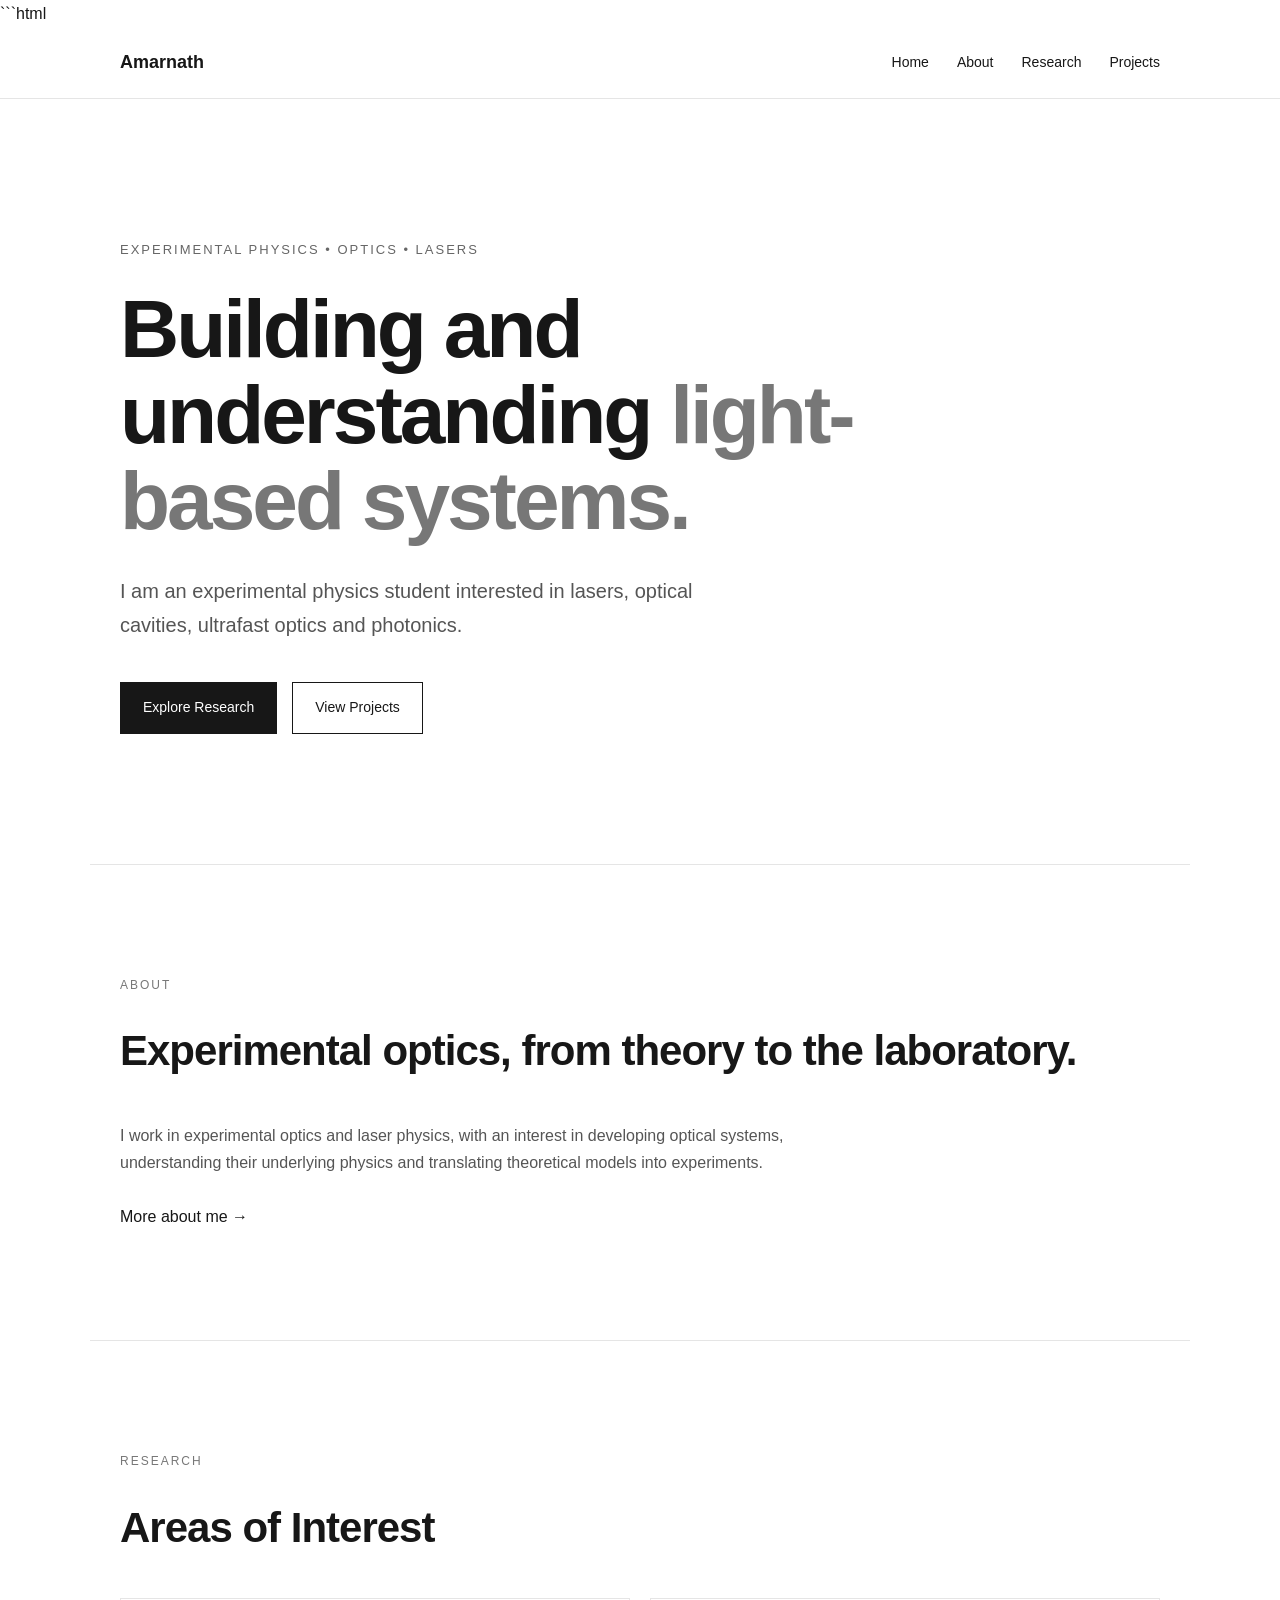
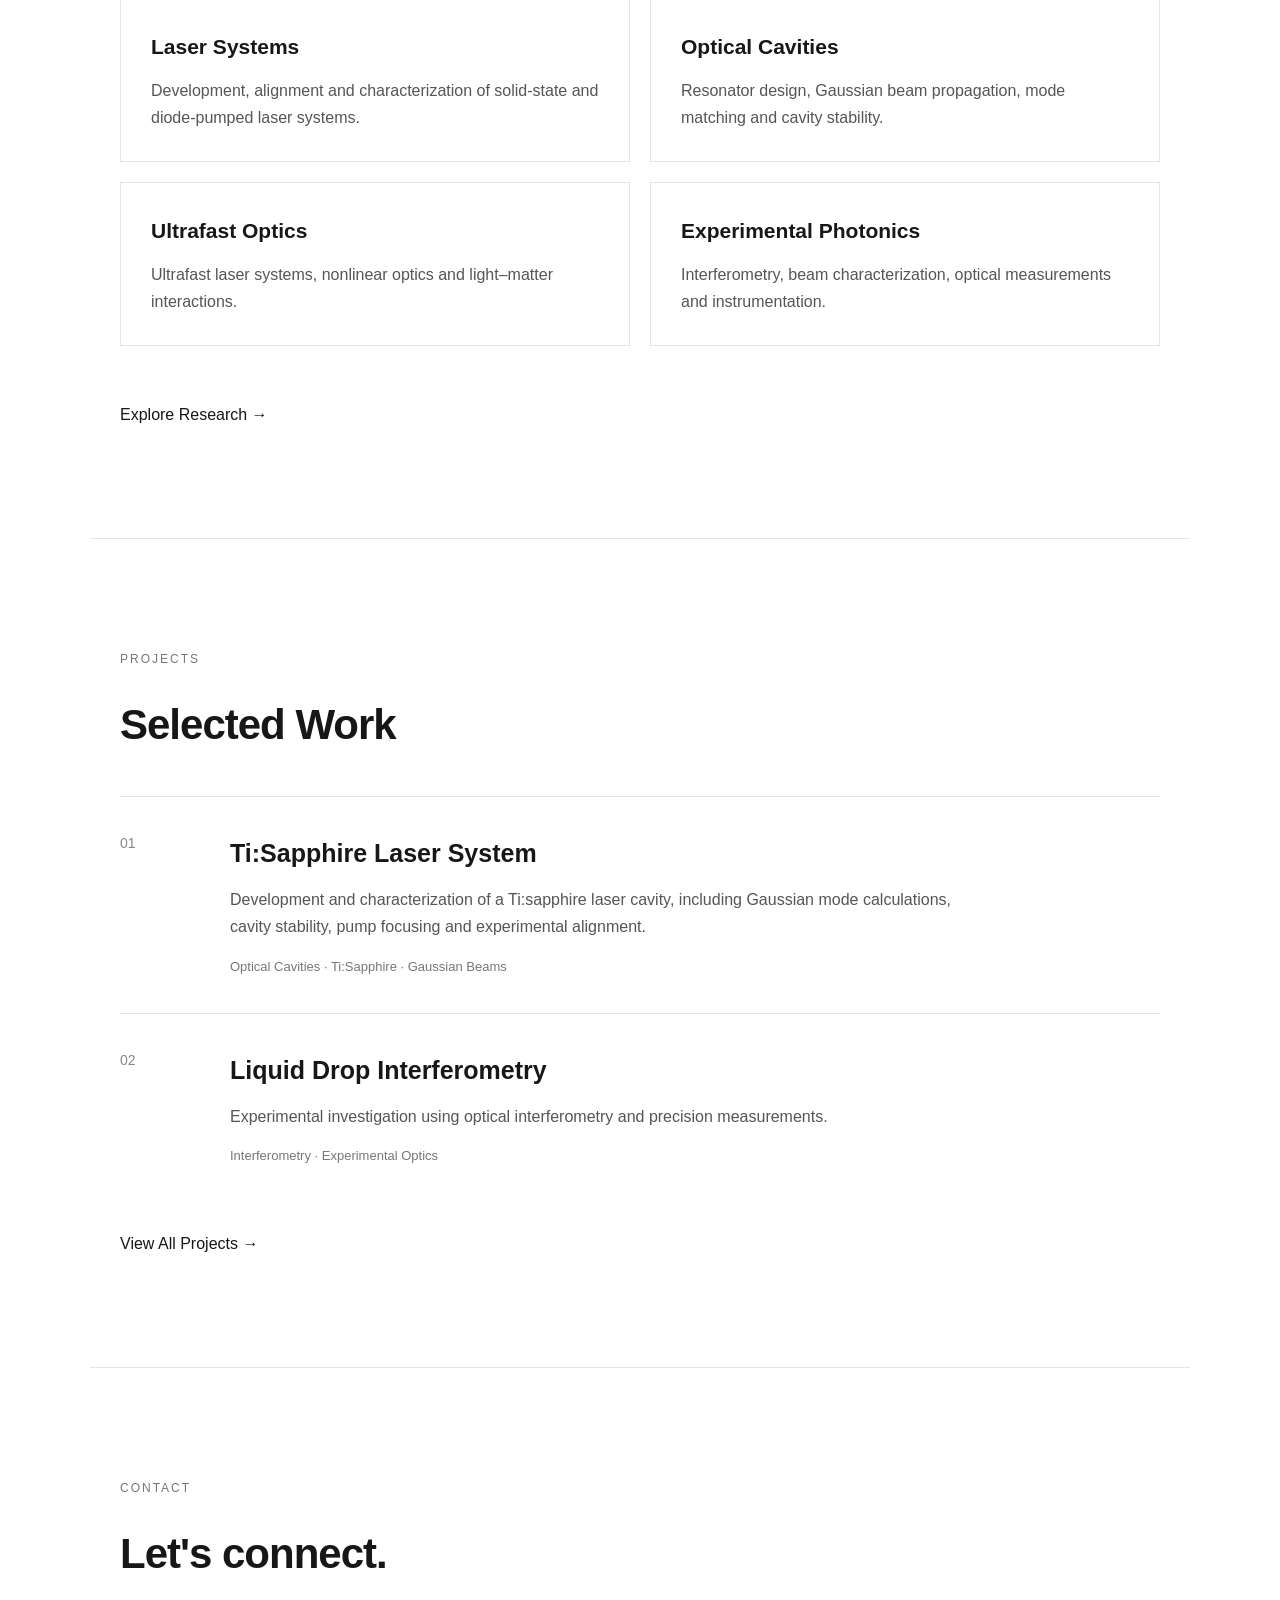
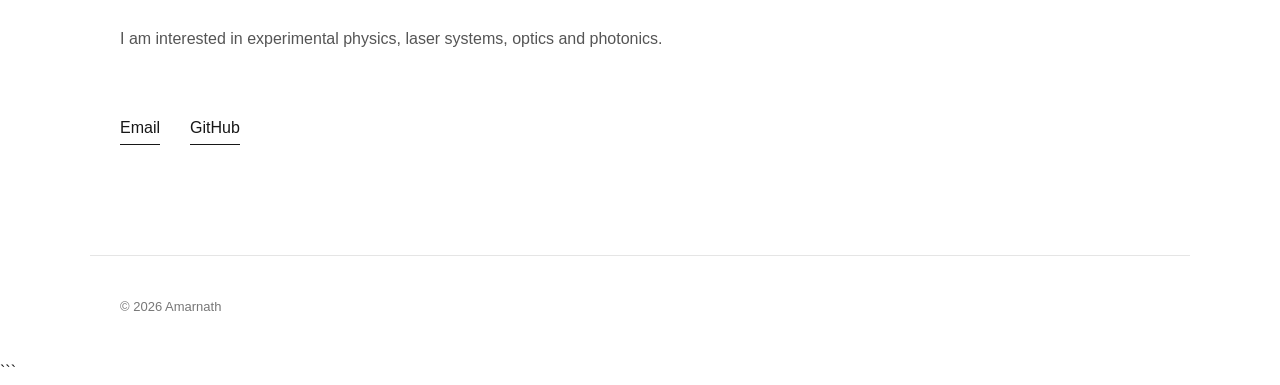
==== index.html @ 7bbce294 "Refactor index.html for improved readability Refactor HTML structure and improve content formatting." ====
```html
<!DOCTYPE html>
<html lang="en">

<head>
    <meta charset="UTF-8">
    <meta name="viewport" content="width=device-width, initial-scale=1.0">

    <title>Amarnath | Experimental Physicist</title>

    <link rel="stylesheet" href="style.css">
</head>

<body>

    <!-- Navigation -->
    <nav>
        <div class="nav-container">

            <a href="index.html" class="logo">
                Amarnath
            </a>

            <div class="nav-links">
                <a href="index.html">Home</a>
                <a href="about.html">About</a>
                <a href="research.html">Research</a>
                <a href="projects.html">Projects</a>
            </div>

        </div>
    </nav>


    <!-- Hero Section -->
    <section class="hero">

        <div class="hero-text">

            <p class="eyebrow">
                EXPERIMENTAL PHYSICS • OPTICS • LASERS
            </p>

            <h1>
                Building and understanding
                <span>light-based systems.</span>
            </h1>

            <p class="intro">
                I am an experimental physics student interested in
                lasers, optical cavities, ultrafast optics and
                photonics.
            </p>

            <div class="buttons">

                <a href="research.html" class="button primary">
                    Explore Research
                </a>

                <a href="projects.html" class="button secondary">
                    View Projects
                </a>

            </div>

        </div>

    </section>


    <!-- Short Introduction -->
    <section>

        <p class="section-label">
            ABOUT
        </p>

        <h2>
            Experimental optics,
            from theory to the laboratory.
        </h2>

        <p>
            I work in experimental optics and laser physics,
            with an interest in developing optical systems,
            understanding their underlying physics and
            translating theoretical models into experiments.
        </p>

        <br>

        <a href="about.html">
            More about me →
        </a>

    </section>


    <!-- Research Preview -->
    <section>

        <p class="section-label">
            RESEARCH
        </p>

        <h2>
            Areas of Interest
        </h2>

        <div class="research-grid">

            <div class="research-card">

                <h3>Laser Systems</h3>

                <p>
                    Development, alignment and characterization
                    of solid-state and diode-pumped laser systems.
                </p>

            </div>


            <div class="research-card">

                <h3>Optical Cavities</h3>

                <p>
                    Resonator design, Gaussian beam propagation,
                    mode matching and cavity stability.
                </p>

            </div>


            <div class="research-card">

                <h3>Ultrafast Optics</h3>

                <p>
                    Ultrafast laser systems, nonlinear optics
                    and light–matter interactions.
                </p>

            </div>


            <div class="research-card">

                <h3>Experimental Photonics</h3>

                <p>
                    Interferometry, beam characterization,
                    optical measurements and instrumentation.
                </p>

            </div>

        </div>

        <br><br>

        <a href="research.html">
            Explore Research →
        </a>

    </section>


    <!-- Projects Preview -->
    <section>

        <p class="section-label">
            PROJECTS
        </p>

        <h2>
            Selected Work
        </h2>


        <div class="project">

            <div class="project-number">
                01
            </div>

            <div>

                <h3>
                    Ti:Sapphire Laser System
                </h3>

                <p>
                    Development and characterization of a
                    Ti:sapphire laser cavity, including Gaussian
                    mode calculations, cavity stability,
                    pump focusing and experimental alignment.
                </p>

                <p class="project-tags">
                    Optical Cavities · Ti:Sapphire · Gaussian Beams
                </p>

            </div>

        </div>


        <div class="project">

            <div class="project-number">
                02
            </div>

            <div>

                <h3>
                    Liquid Drop Interferometry
                </h3>

                <p>
                    Experimental investigation using optical
                    interferometry and precision measurements.
                </p>

                <p class="project-tags">
                    Interferometry · Experimental Optics
                </p>

            </div>

        </div>


        <br>

        <a href="projects.html">
            View All Projects →
        </a>

    </section>


    <!-- Contact -->
    <section>

        <p class="section-label">
            CONTACT
        </p>

        <h2>
            Let's connect.
        </h2>

        <p>
            I am interested in experimental physics,
            laser systems, optics and photonics.
        </p>

        <br>

        <div class="contact-links">

            <a href="mailto:your.email@example.com">
                Email
            </a>

            <a href="https://github.com/">
                GitHub
            </a>

        </div>

    </section>


    <!-- Footer -->
    <footer>

        <p>
            © 2026 Amarnath
        </p>

    </footer>

</body>

</html>
```
---- style.css ----
* {
    box-sizing: border-box;
    margin: 0;
    padding: 0;
}


html {
    scroll-behavior: smooth;
}


body {
    font-family: Arial, Helvetica, sans-serif;
    background: #ffffff;
    color: #171717;
    line-height: 1.7;
}


a {
    color: inherit;
    text-decoration: none;
}


/* Navigation */

nav {
    border-bottom: 1px solid #e5e5e5;
    position: sticky;
    top: 0;
    background: rgba(255, 255, 255, 0.95);
    backdrop-filter: blur(10px);
    z-index: 100;
}


.nav-container {
    max-width: 1100px;
    margin: auto;
    padding: 20px 30px;

    display: flex;
    justify-content: space-between;
    align-items: center;
}


.logo {
    font-weight: 700;
    font-size: 18px;
}


.nav-links {
    display: flex;
    gap: 28px;
    font-size: 14px;
}


.nav-links a:hover {
    color: #666666;
}


/* Hero */

.hero {
    max-width: 1100px;
    margin: auto;
    padding: 140px 30px 130px;
}


.hero-text {
    max-width: 800px;
}


.eyebrow {
    font-size: 13px;
    letter-spacing: 2px;
    color: #666666;
    margin-bottom: 25px;
}


h1 {
    font-size: clamp(45px, 7vw, 82px);
    line-height: 1.05;
    letter-spacing: -3px;
    margin-bottom: 30px;
}


h1 span {
    color: #777777;
}


.intro {
    max-width: 650px;
    font-size: 20px;
    color: #555555;
}


.buttons {
    margin-top: 40px;
    display: flex;
    gap: 15px;
}


.button {
    padding: 13px 22px;
    border: 1px solid #171717;
    font-size: 14px;
}


.button.primary {
    background: #171717;
    color: white;
}


.button.secondary:hover {
    background: #f3f3f3;
}


/* Sections */

section:not(.hero) {
    max-width: 1100px;
    margin: auto;
    padding: 110px 30px;
    border-top: 1px solid #e5e5e5;
}


.section-label {
    font-size: 12px;
    letter-spacing: 2px;
    color: #777777;
    margin-bottom: 20px;
}


h2 {
    font-size: 42px;
    letter-spacing: -1px;
    margin-bottom: 35px;
}


section p {
    max-width: 750px;
    color: #555555;
}


/* Research */

.research-grid {
    display: grid;
    grid-template-columns: repeat(2, 1fr);
    gap: 20px;
}


.research-card {
    border: 1px solid #e5e5e5;
    padding: 30px;
}


.research-card h3 {
    margin-bottom: 12px;
    font-size: 21px;
}


.research-card:hover {
    border-color: #999999;
}


/* Projects */

.project {
    display: grid;
    grid-template-columns: 80px 1fr;
    gap: 30px;

    padding: 35px 0;
    border-top: 1px solid #e5e5e5;
}


.project-number {
    color: #888888;
    font-size: 14px;
}


.project h3 {
    font-size: 25px;
    margin-bottom: 12px;
}


.project-tags {
    margin-top: 15px;
    font-size: 13px;
    color: #777777;
}


/* Contact */

.contact-links {
    margin-top: 35px;
    display: flex;
    gap: 30px;
}


.contact-links a {
    border-bottom: 1px solid #171717;
    padding-bottom: 3px;
}


/* Footer */

footer {
    max-width: 1100px;
    margin: auto;
    padding: 40px 30px;
    border-top: 1px solid #e5e5e5;
}


footer p {
    font-size: 13px;
    color: #777777;
}


/* Mobile */

@media (max-width: 700px) {

    .nav-container {
        padding: 18px 20px;
    }

    .nav-links {
        gap: 12px;
        font-size: 12px;
    }

    .hero {
        padding: 100px 20px;
    }

    h1 {
        letter-spacing: -2px;
    }

    section:not(.hero) {
        padding: 80px 20px;
    }

    .research-grid {
        grid-template-columns: 1fr;
    }

    .project {
        grid-template-columns: 1fr;
        gap: 10px;
    }

}
/* Project Pages */

.project-page {
    max-width: 900px !important;
}


.project-intro {
    font-size: 22px;
    color: #555555;
    max-width: 700px;
    margin-bottom: 80px;
}


.project-section {
    margin-bottom: 80px;
}


.project-section h2 {
    font-size: 32px;
    margin-bottom: 20px;
}


.project-section p {
    max-width: 750px;
}


.image-placeholder {
    width: 100%;
    height: 350px;

    margin-top: 30px;

    border: 1px dashed #bbbbbb;

    display: flex;
    align-items: center;
    justify-content: center;

    color: #888888;
    font-size: 14px;
}


.equation {
    margin-top: 30px;
    padding: 25px;

    background: #f5f5f5;

    font-family: Georgia, serif;
    font-size: 22px;

    text-align: center;
}


.back-link {
    margin-top: 60px;
    padding-top: 30px;

    border-top: 1px solid #e5e5e5;
}


.back-link a {
    font-size: 14px;
}


.back-link a:hover {
    color: #666666;
}
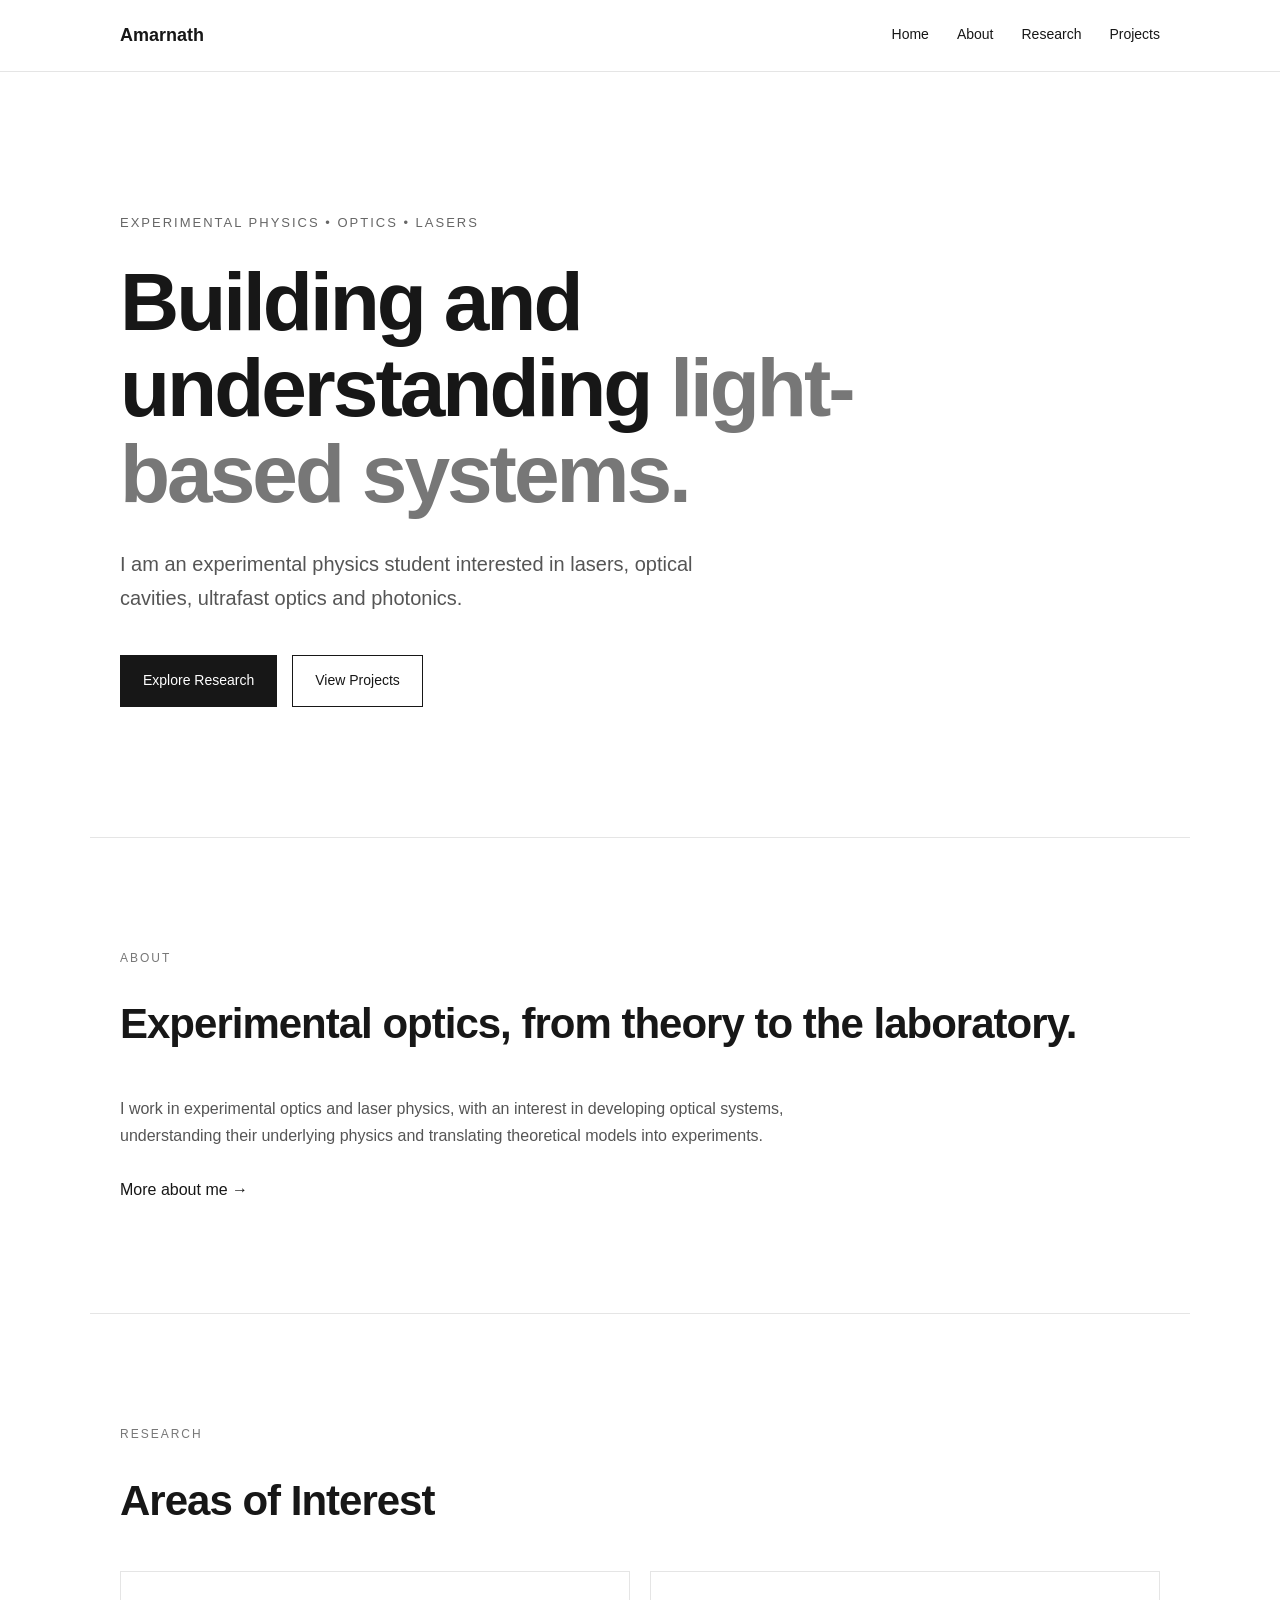
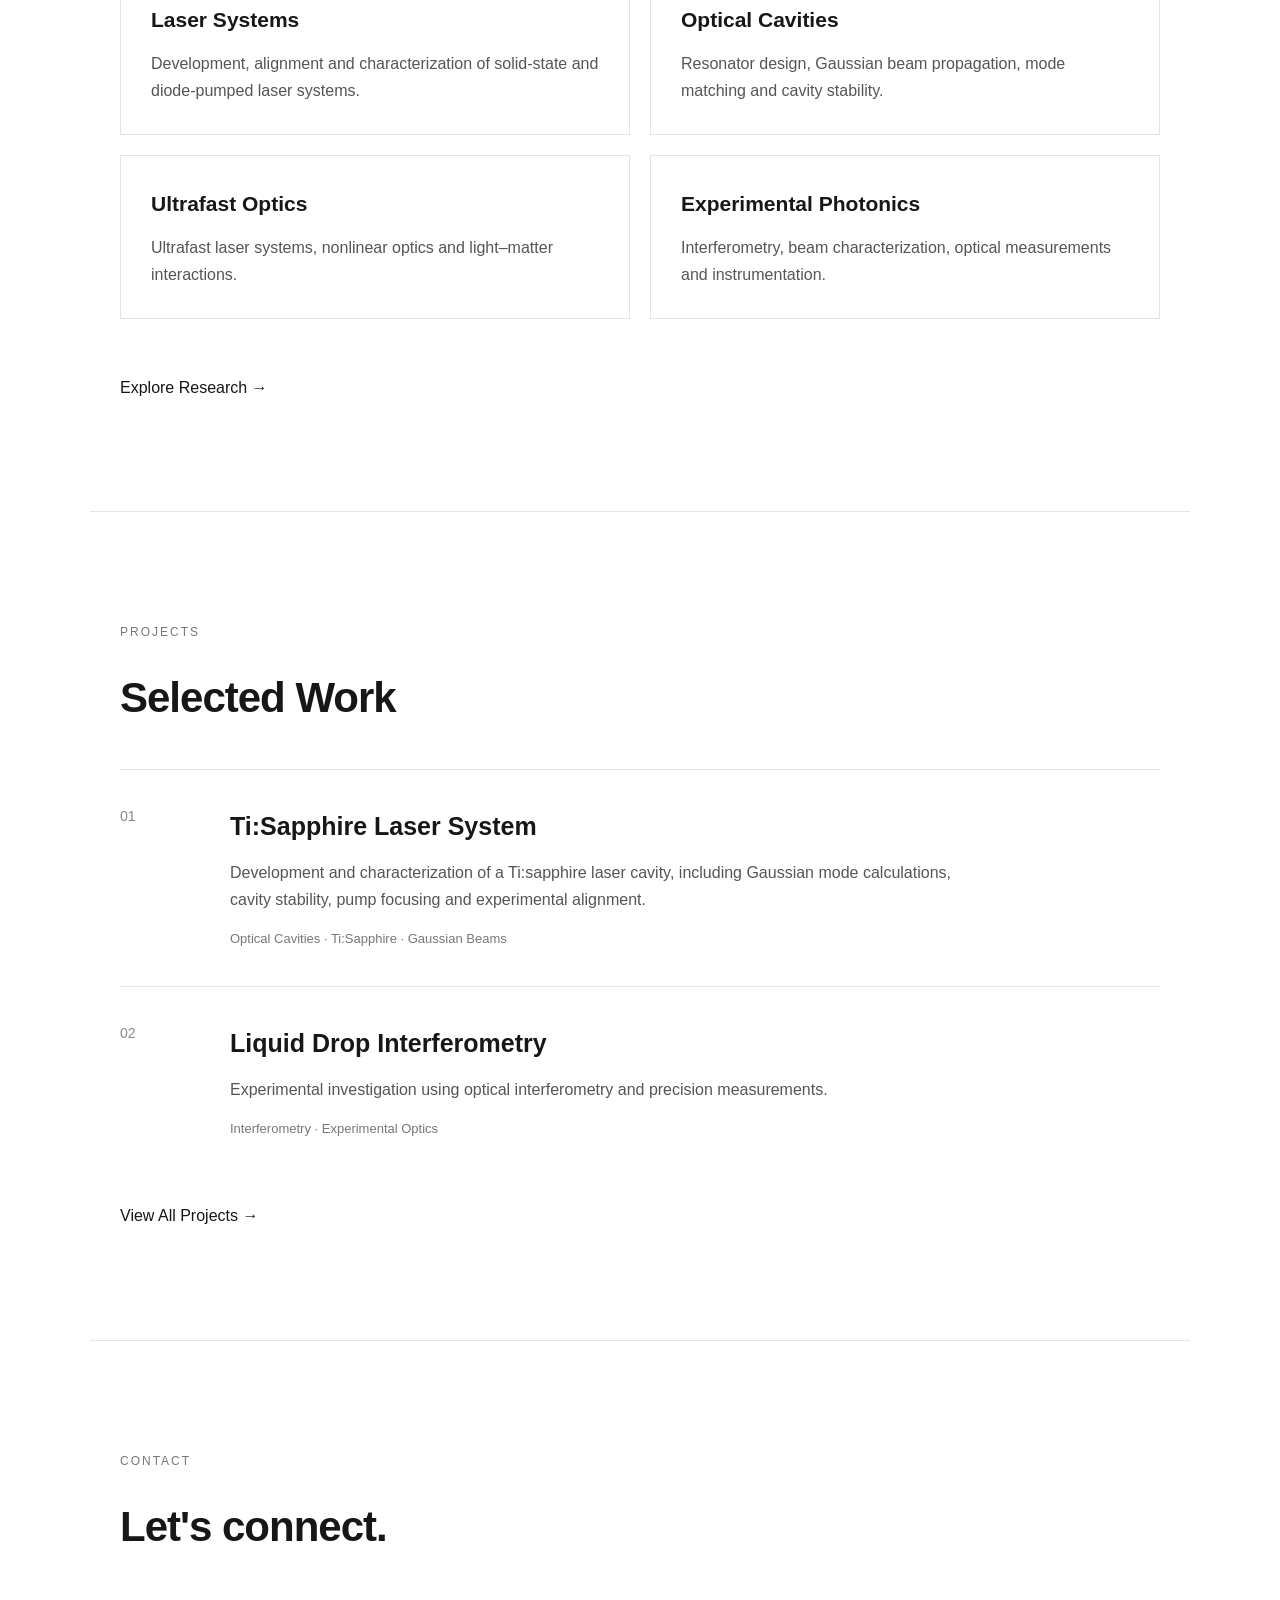
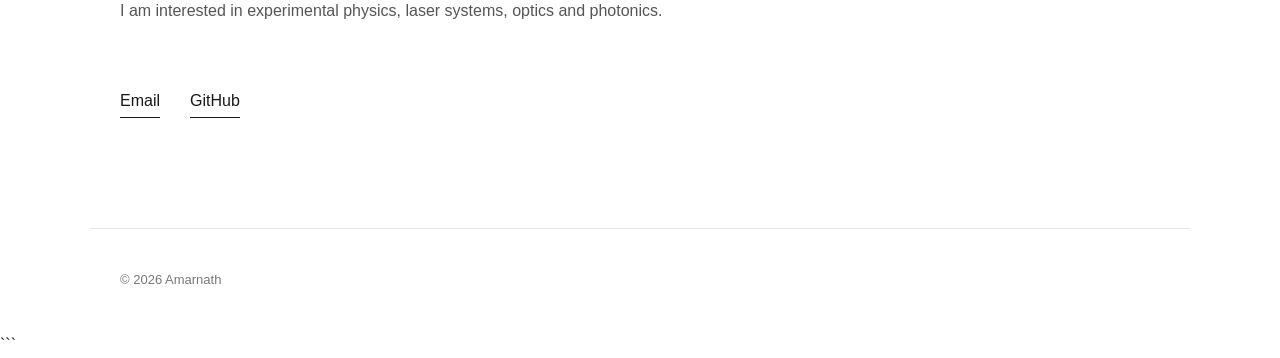
==== commit eefa150a: "Remove code block formatting from index.html" ====
--- a/index.html
+++ b/index.html
@@ -1,4 +1,3 @@
-```html
 <!DOCTYPE html>
 <html lang="en">
 
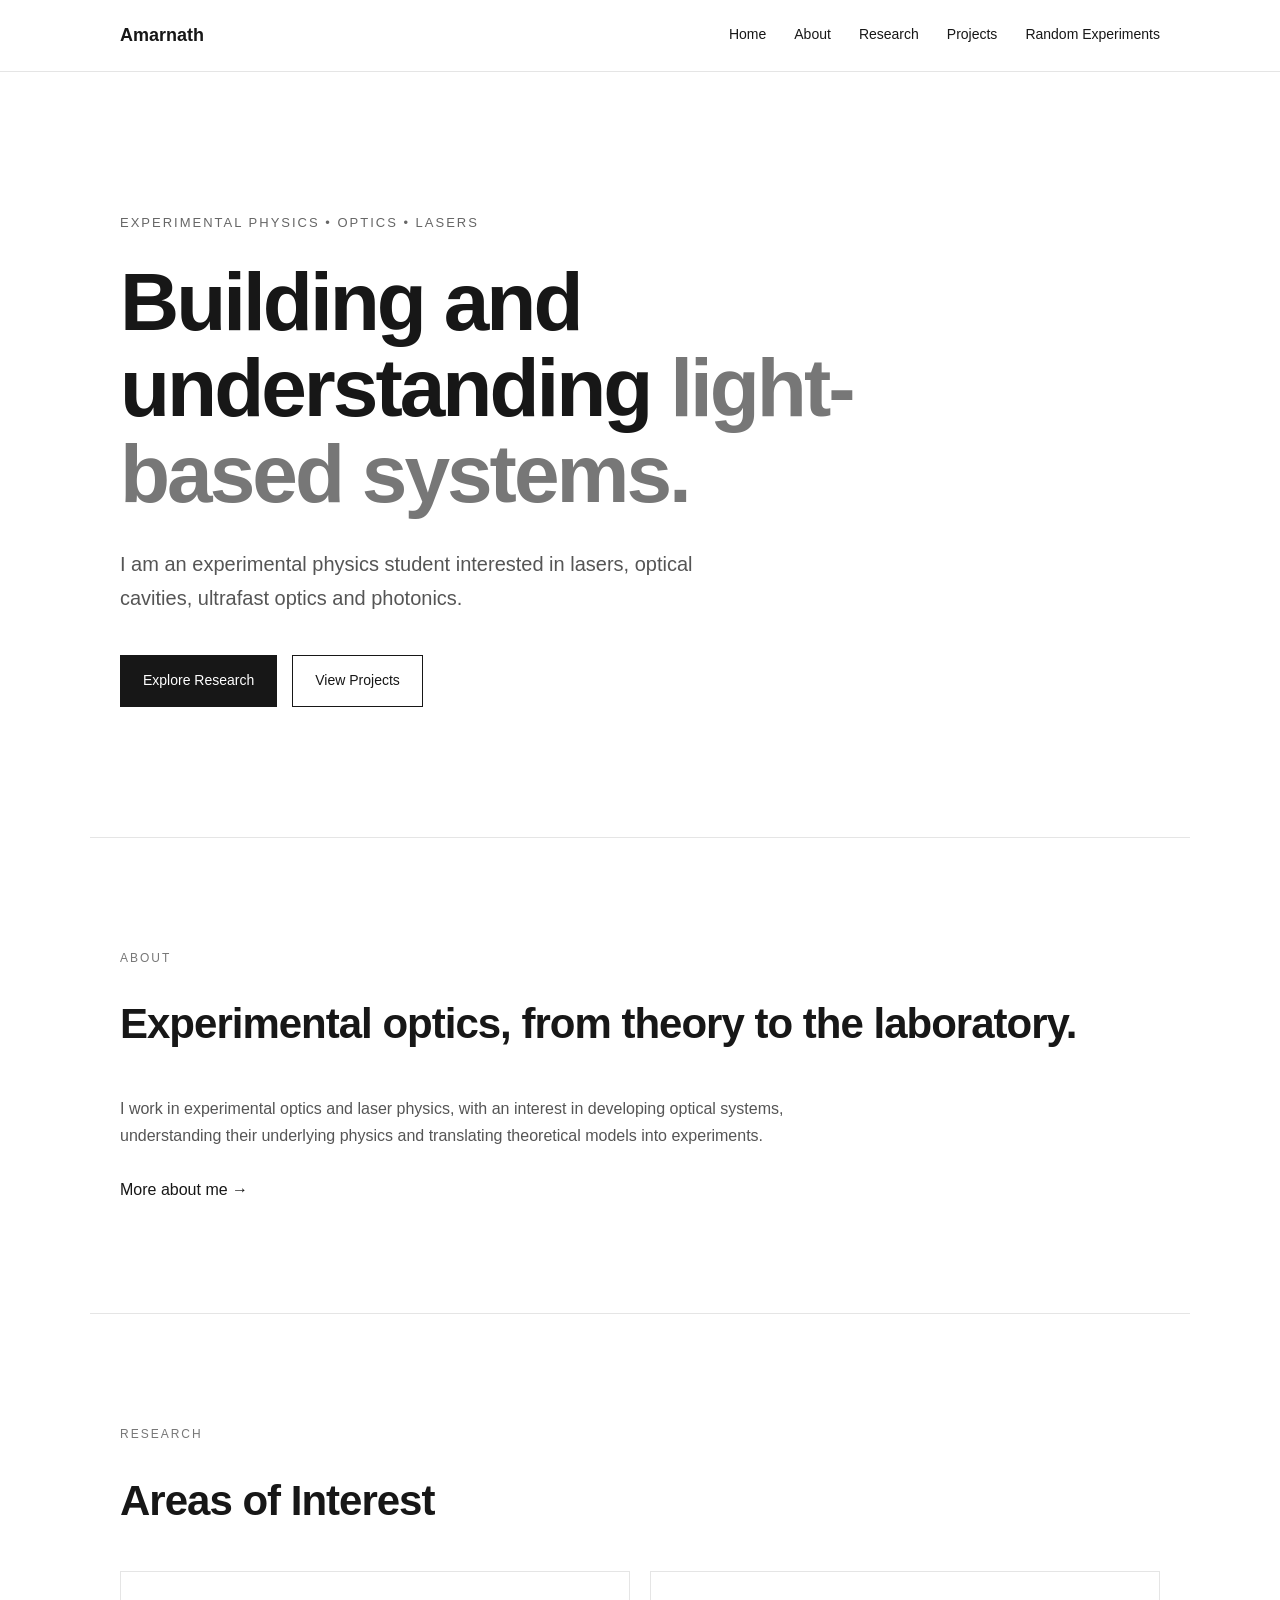
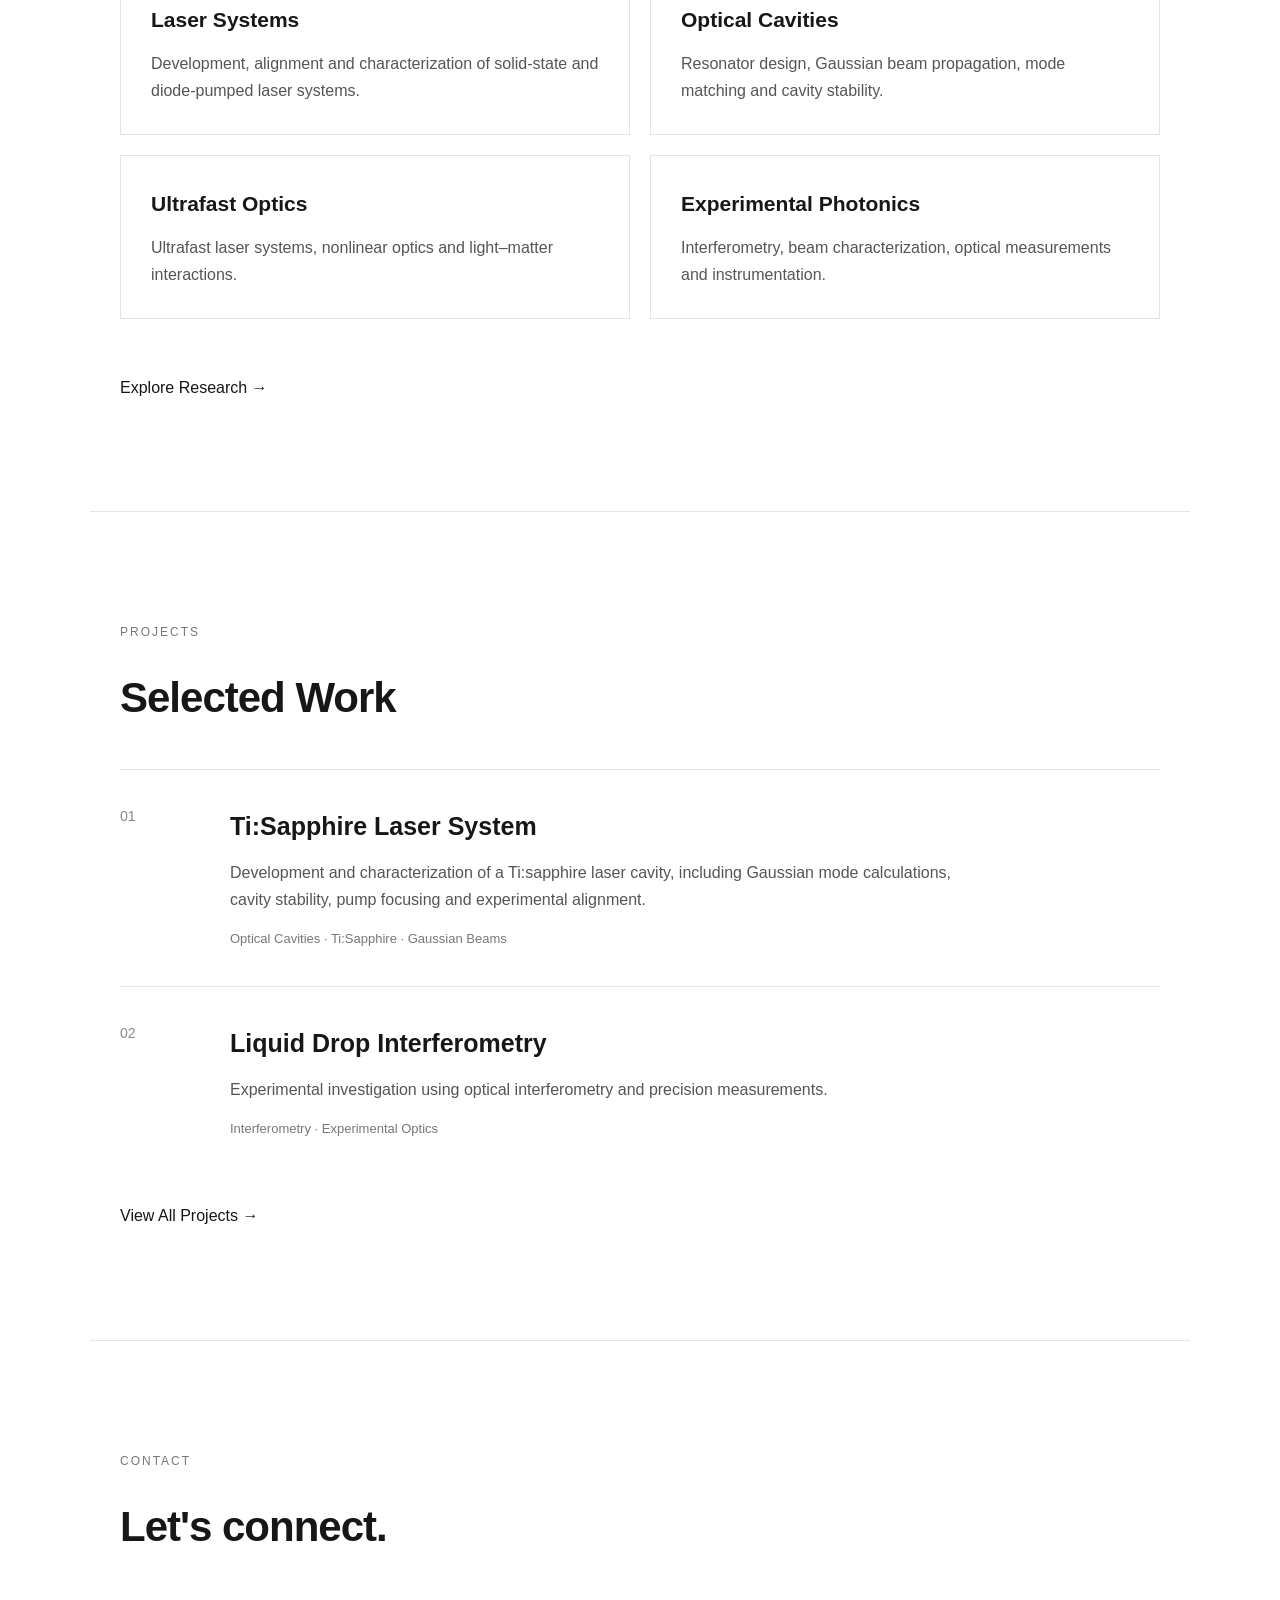
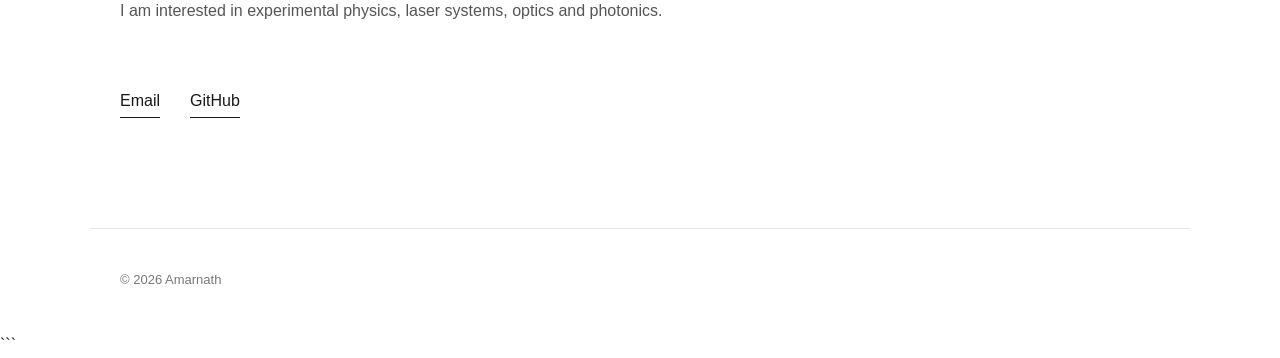
==== commit 92c53c10: "Add link to Random Experiments in navigation" ====
--- a/index.html
+++ b/index.html
@@ -25,6 +25,7 @@
                 <a href="about.html">About</a>
                 <a href="research.html">Research</a>
                 <a href="projects.html">Projects</a>
+                <a href="experiments.html">Random Experiments</a>
             </div>
 
         </div>
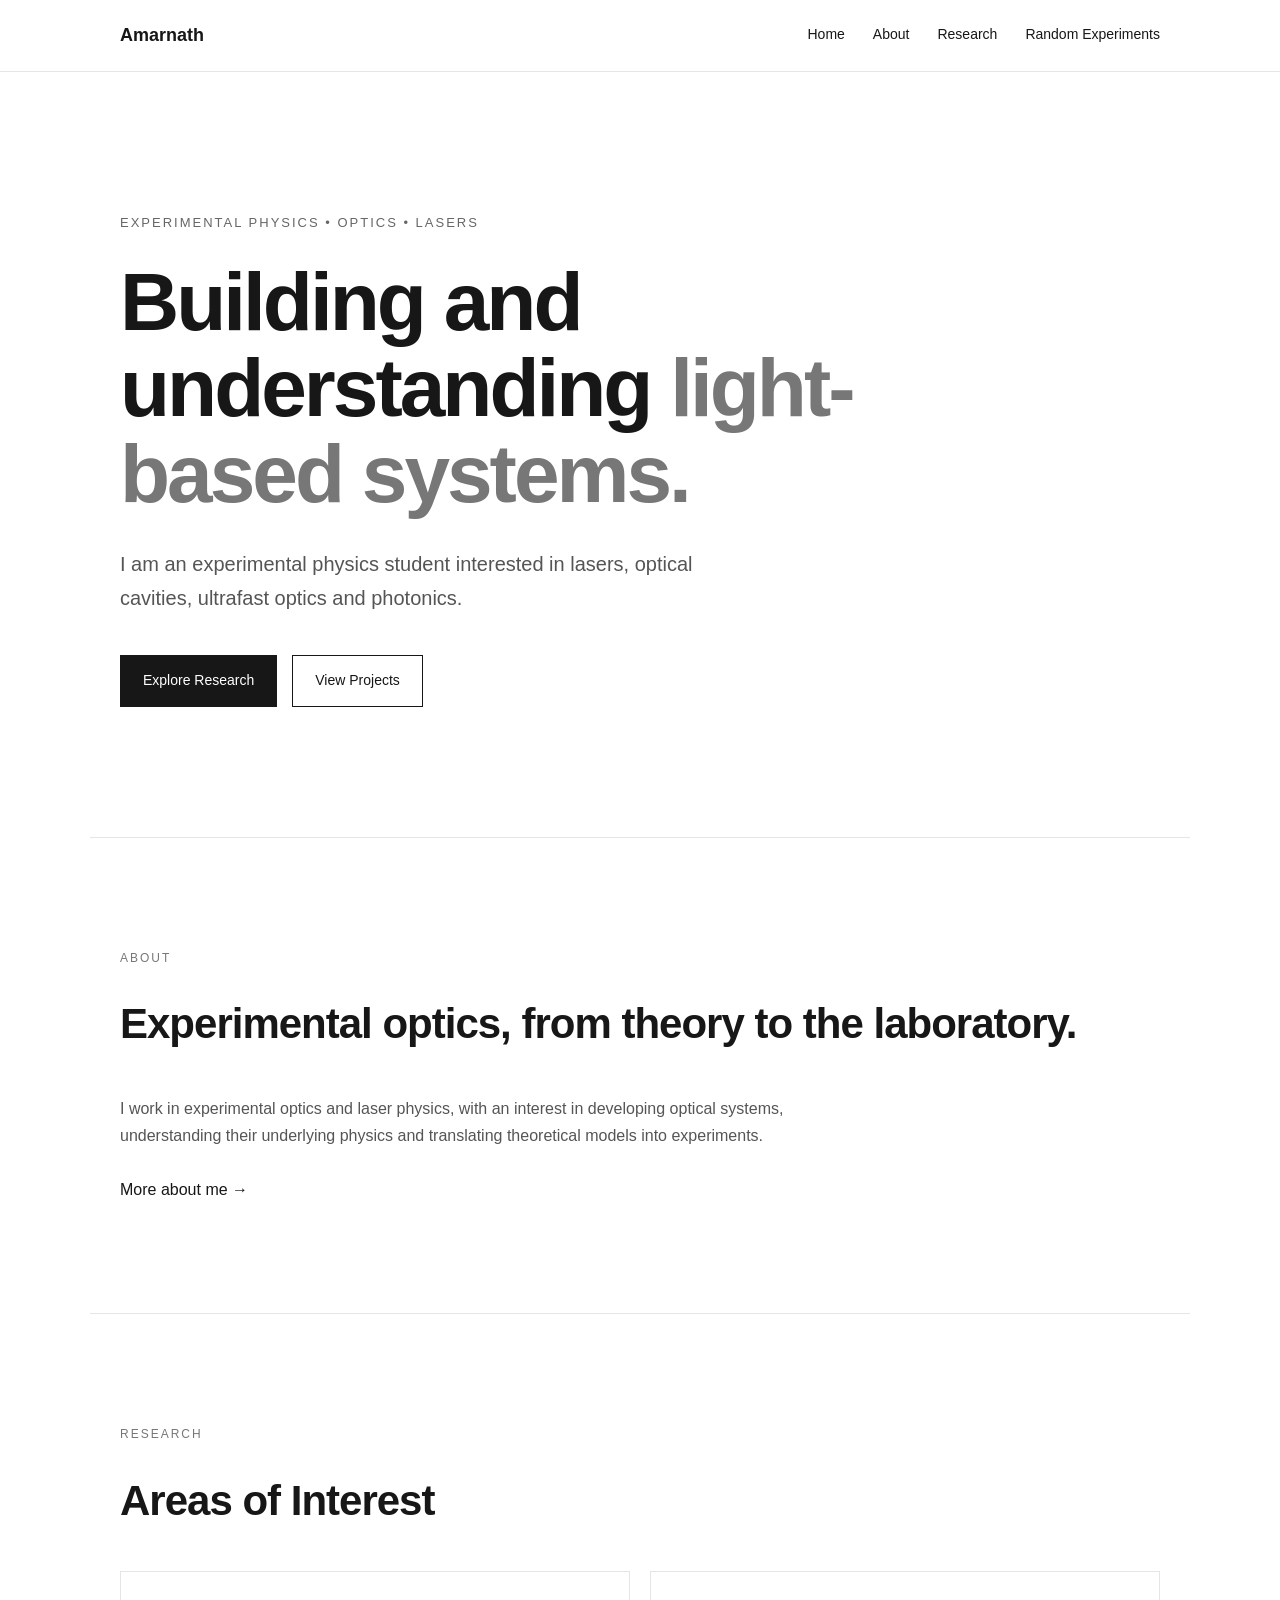
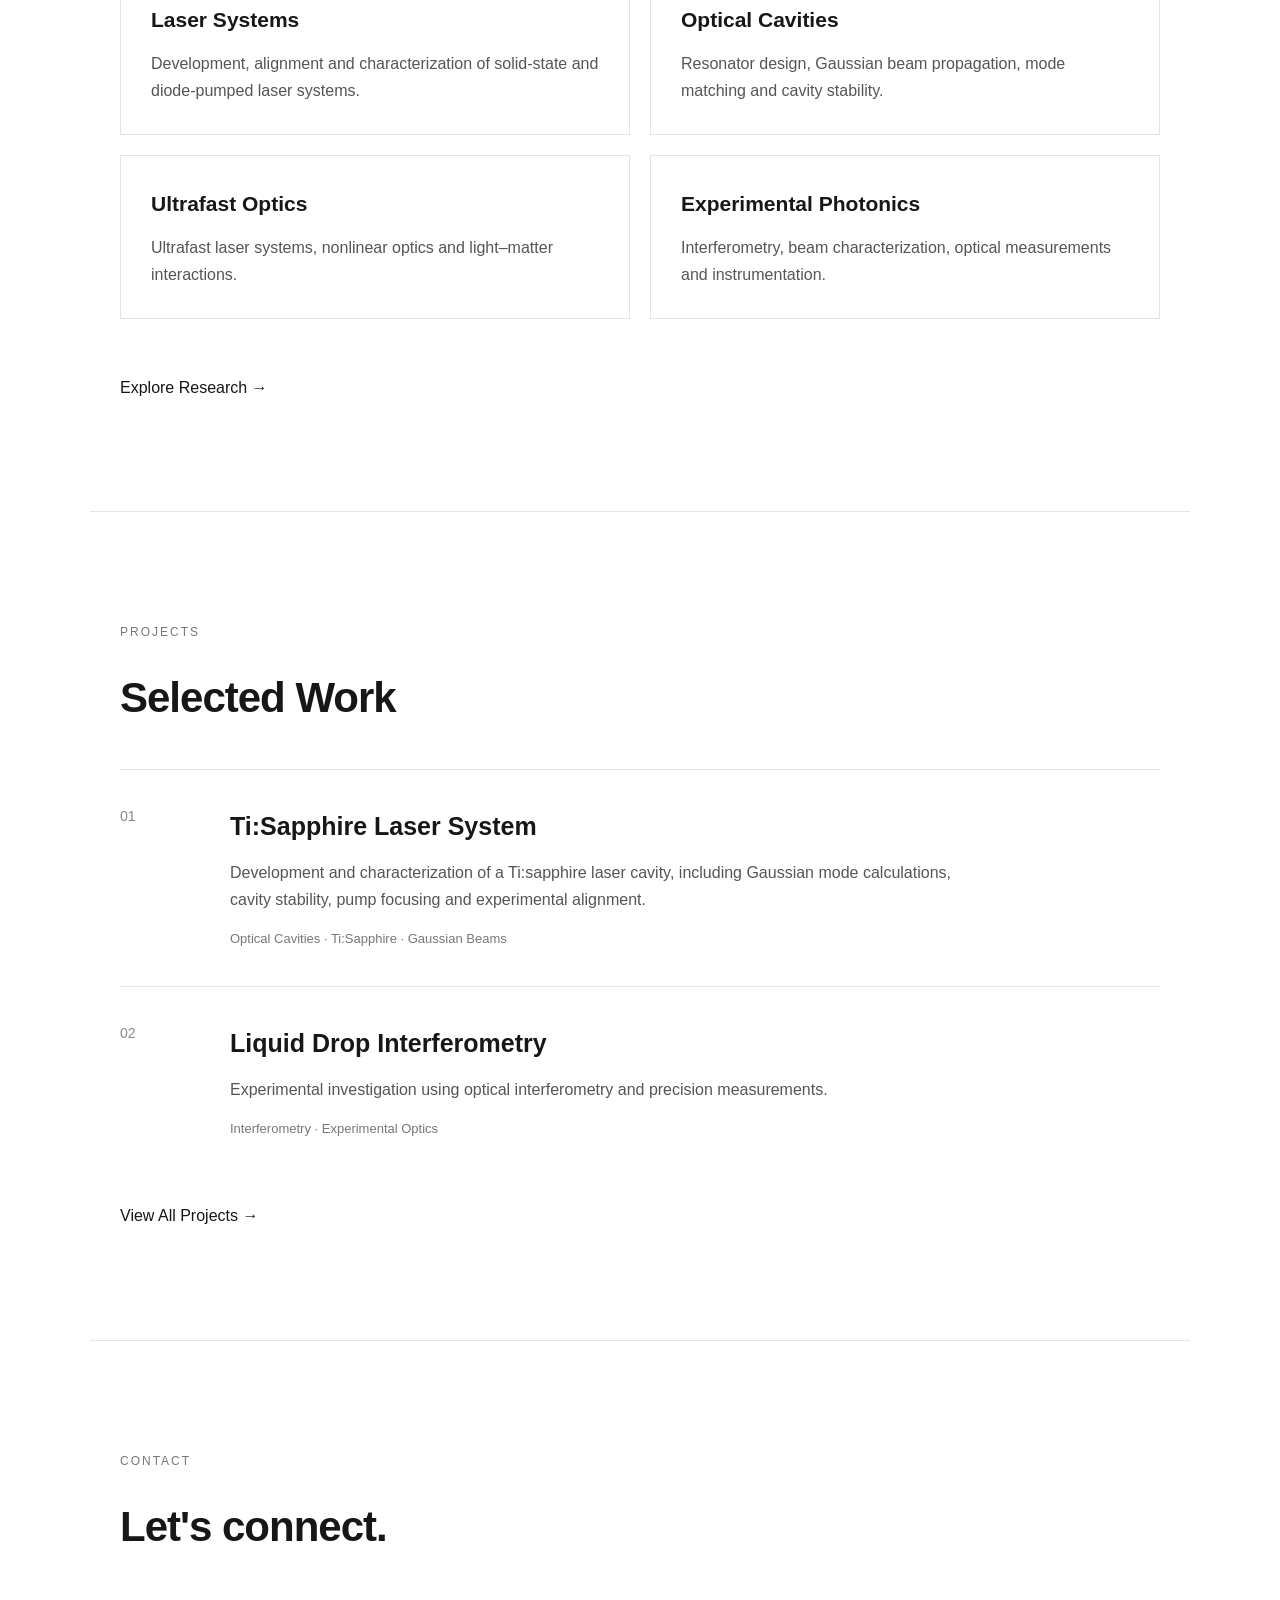
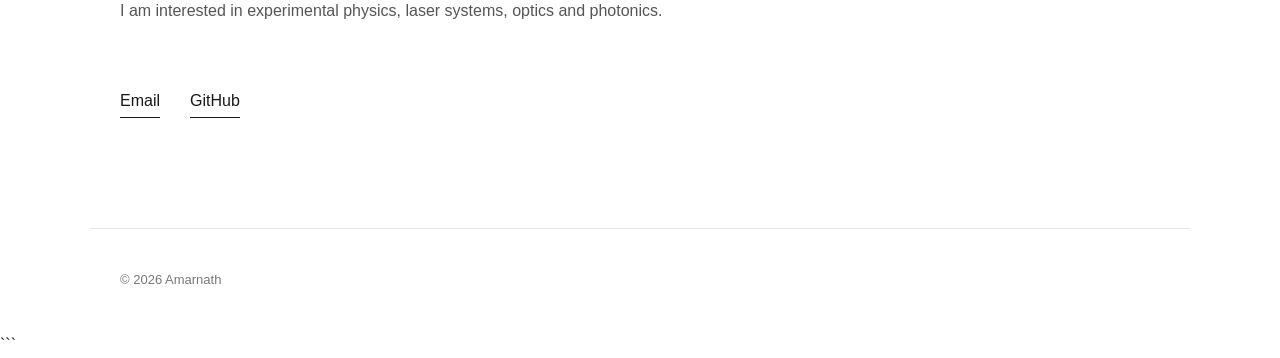
==== commit 821fd262: "removed projects page only one page is enough, out of research and projects" ====
--- a/index.html
+++ b/index.html
@@ -24,7 +24,6 @@
                 <a href="index.html">Home</a>
                 <a href="about.html">About</a>
                 <a href="research.html">Research</a>
-                <a href="projects.html">Projects</a>
                 <a href="experiments.html">Random Experiments</a>
             </div>
 
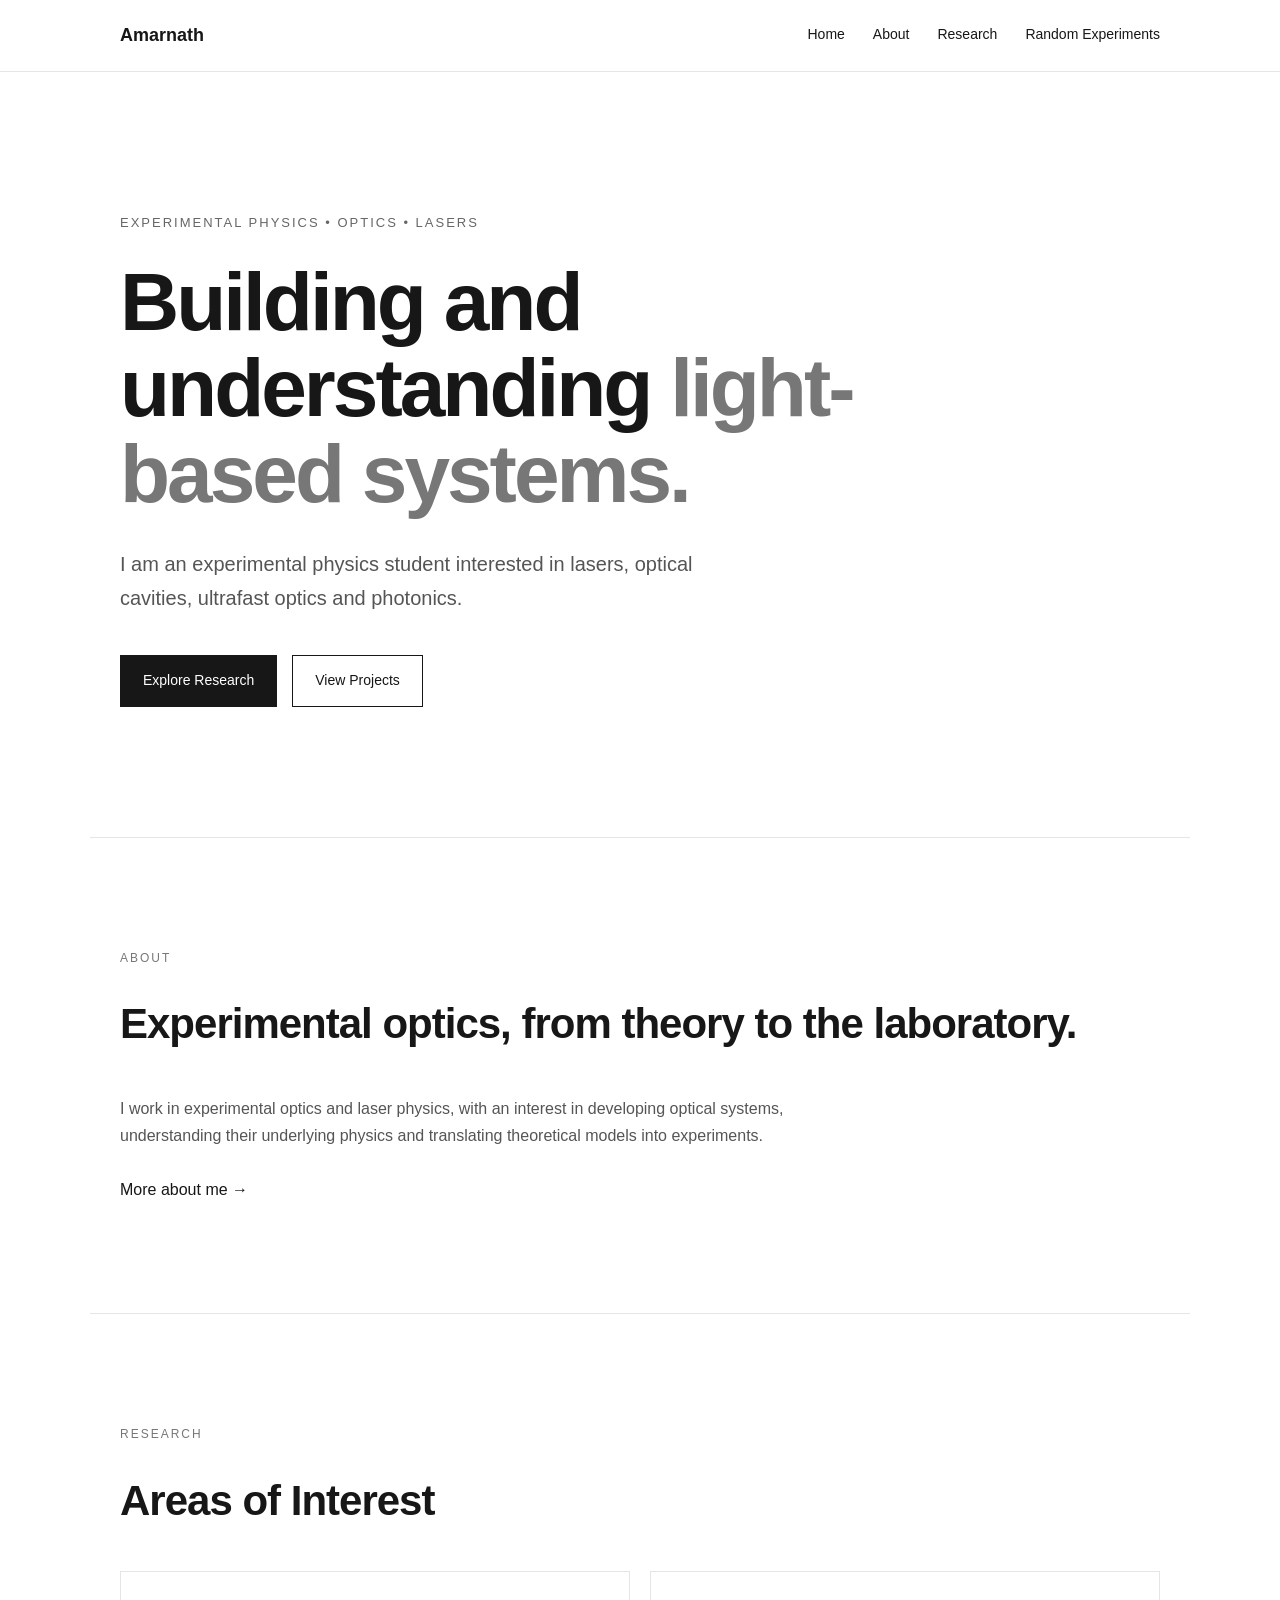
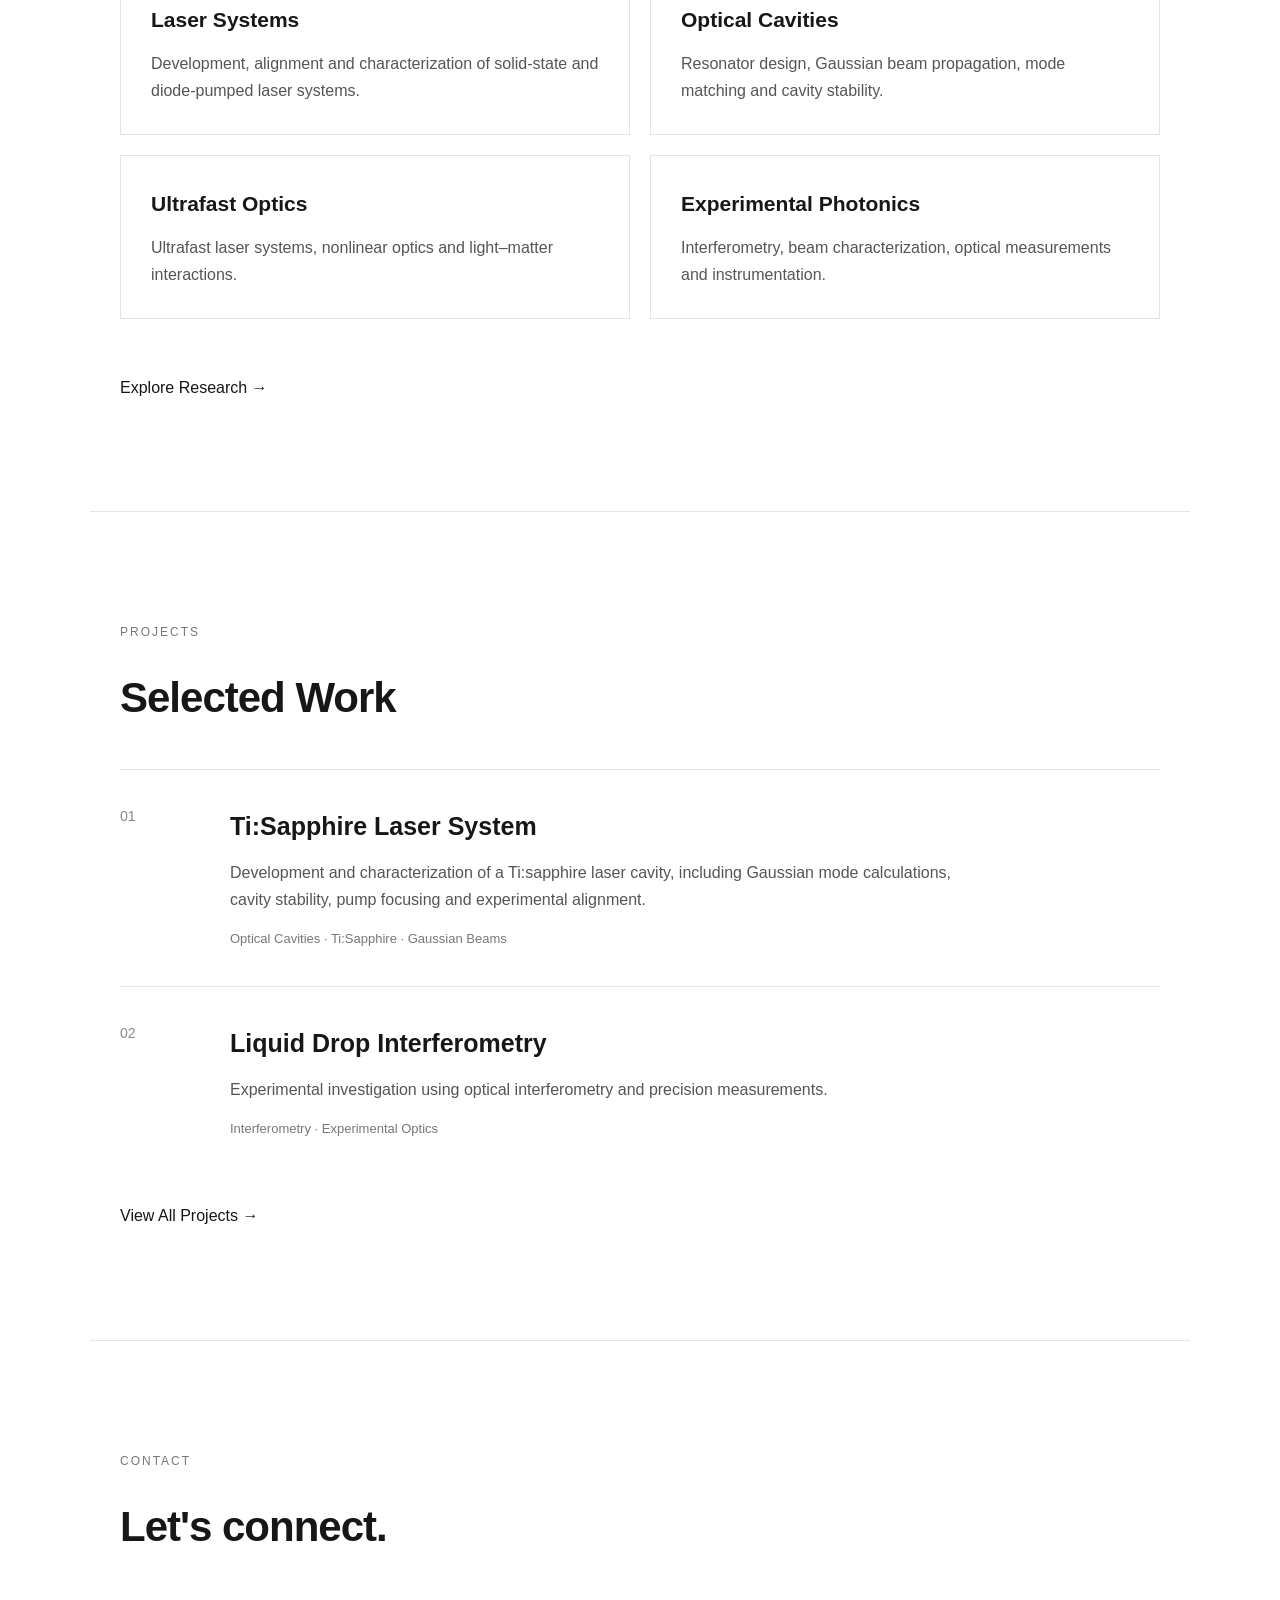
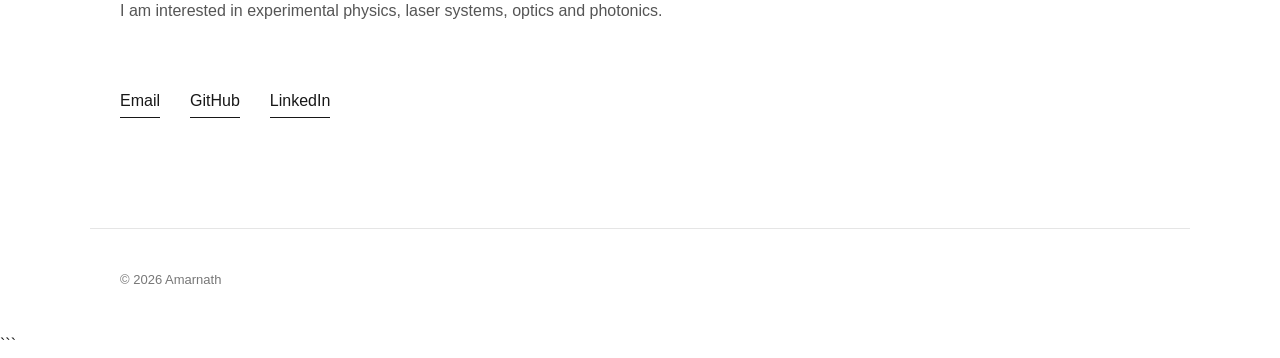
==== commit 443ec43c: "update minor updates" ====
--- a/index.html
+++ b/index.html
@@ -270,6 +270,10 @@
                 GitHub
             </a>
 
+            <a href="https://www.linkedin.com/in/amarnath-optics/">
+                LinkedIn
+            </a>
+
         </div>
 
     </section>
